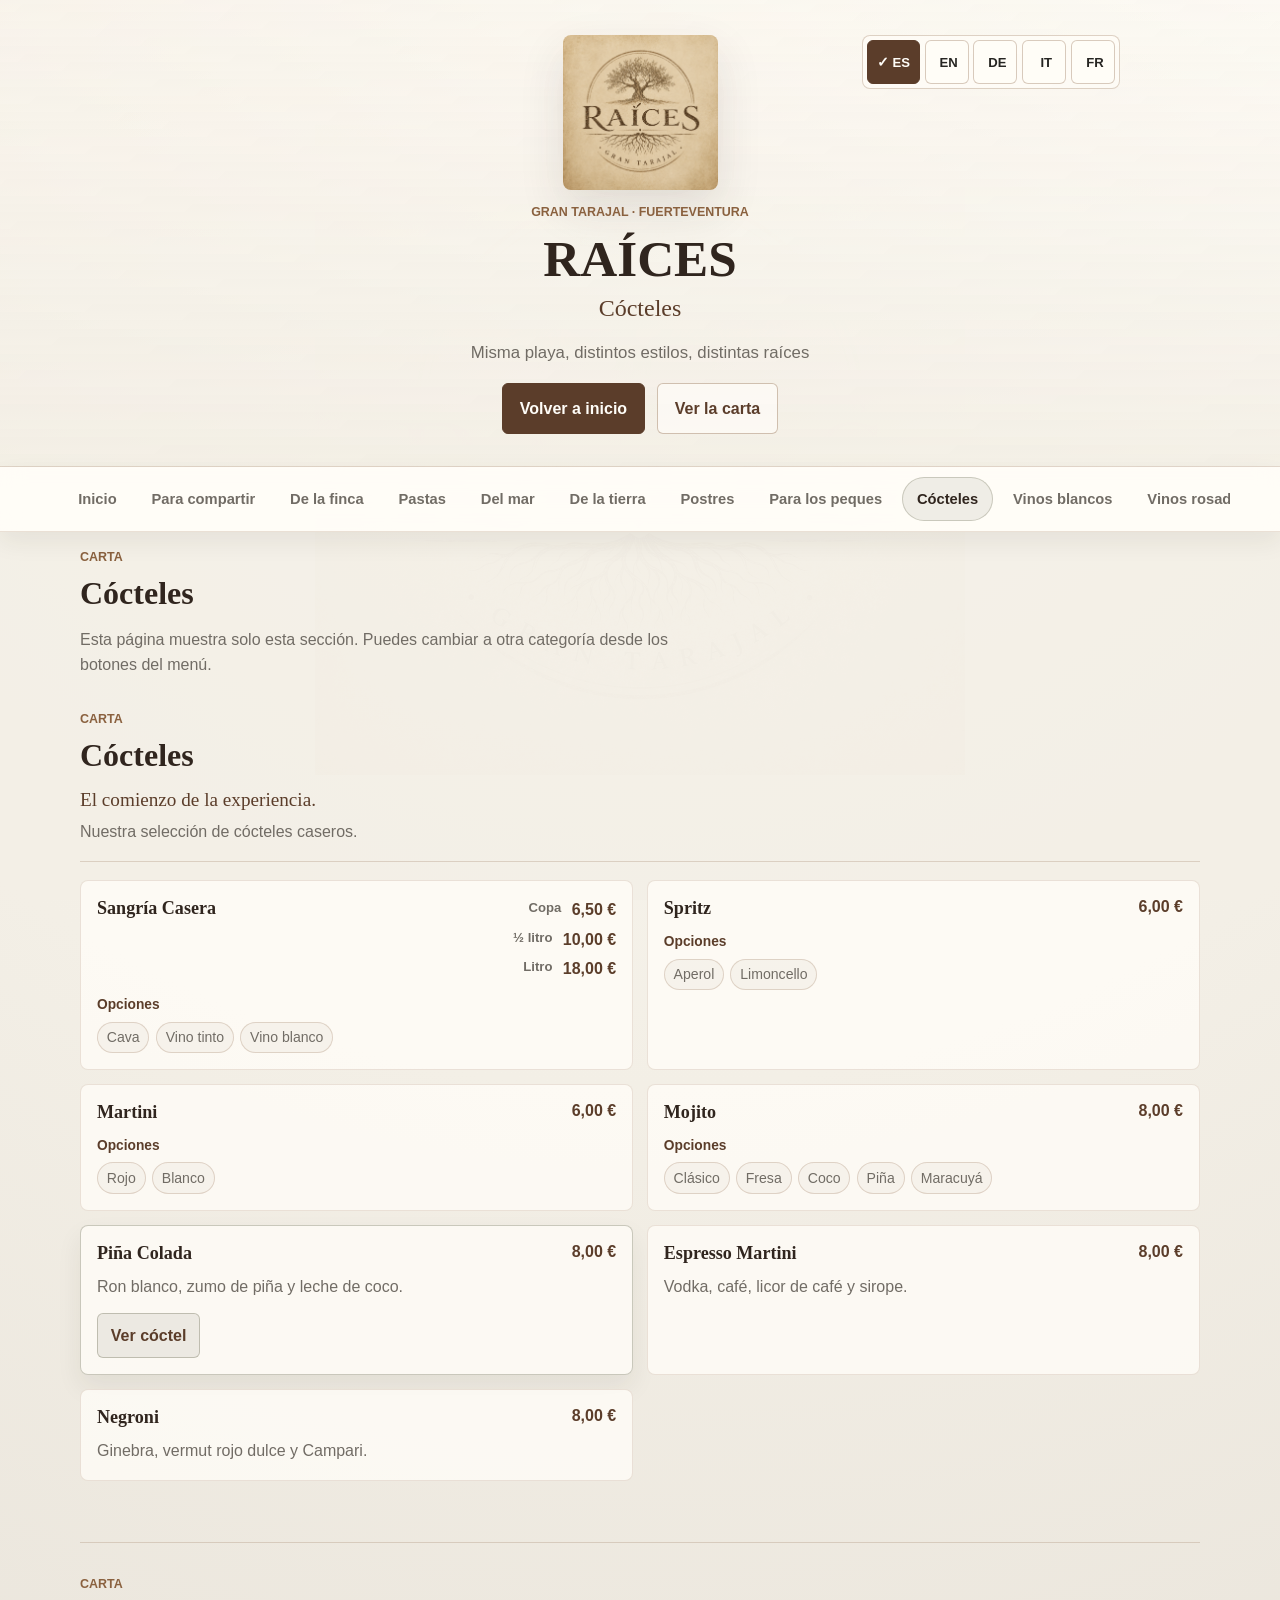
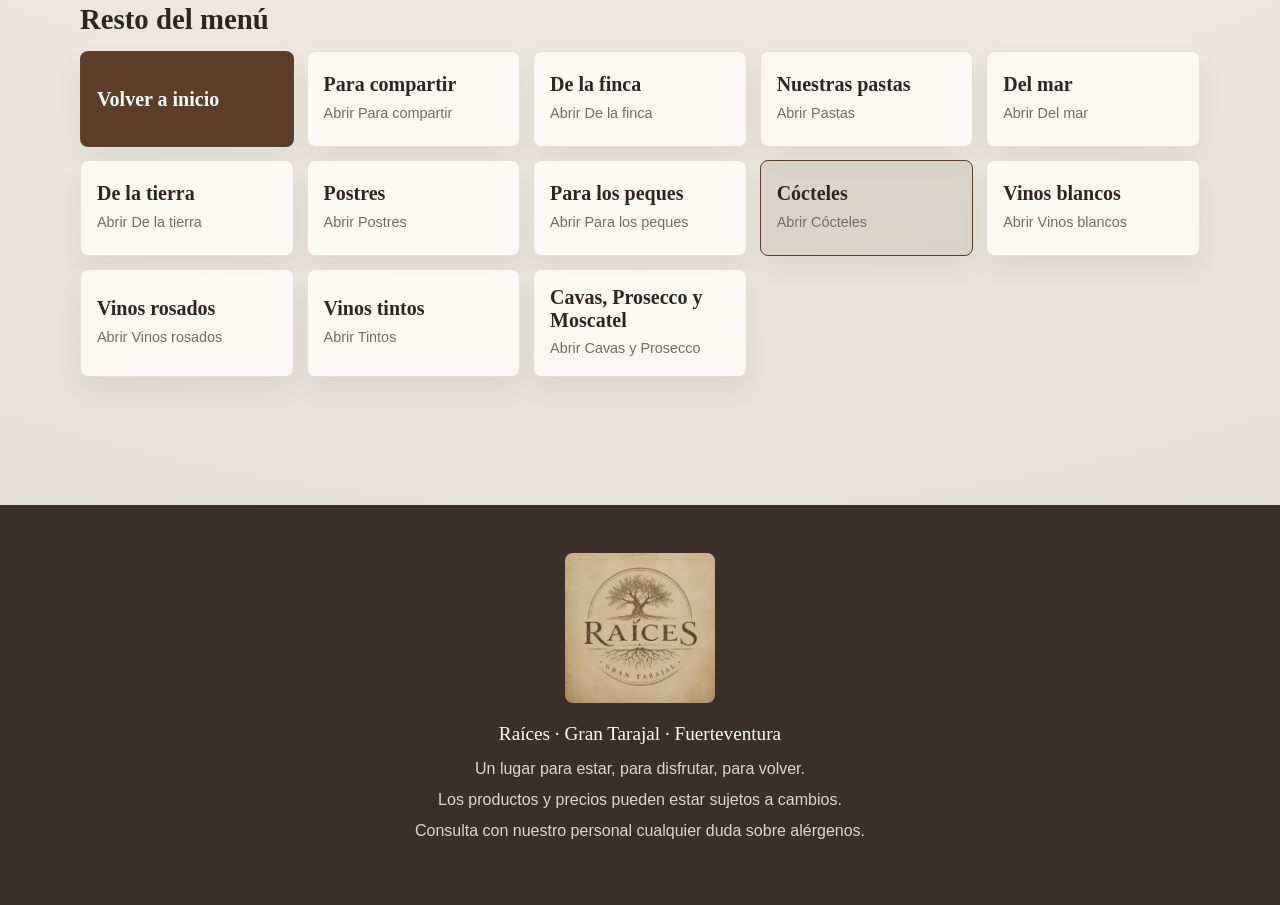
==== raices-menu/cocteles.html @ d28df748 "Add files via upload" ====
<!doctype html>
<html lang="es">
<head>
    <meta charset="utf-8"><meta name="viewport" content="width=device-width, initial-scale=1"><meta name="theme-color" content="#5b3d2a"><meta name="description" content="Carta digital del restaurante Raíces en Gran Tarajal, Fuerteventura."><meta name="apple-mobile-web-app-capable" content="yes"><meta name="apple-mobile-web-app-title" content="Raíces"><title>Carta Raíces · Gran Tarajal</title><link rel="manifest" href="manifest.webmanifest"><link rel="icon" href="assets/icons/icon-192.png" sizes="192x192" type="image/png"><link rel="apple-touch-icon" href="assets/icons/icon-192.png"><link rel="preload" href="assets/img/logo-raices.png" as="image"><link rel="stylesheet" href="css/styles.css"><script src="js/menu-data.js" defer></script><script src="js/translations.js" defer></script><script src="js/app.js" defer></script>
</head>
<body data-page="category" data-section-id="cocteles">
    <a class="skip-link" href="#carta">Saltar a la carta</a><div class="sr-only" id="languageLive" aria-live="polite" aria-atomic="true"></div>
    <header class="hero hero--compact" id="inicio"><div class="hero__inner"><div class="language-selector" id="languageSelector"><button class="language-toggle" id="languageToggle" type="button" aria-expanded="false" aria-controls="languagePanel" aria-label="Cambiar idioma"><span class="language-toggle__icon" aria-hidden="true">◎</span><span class="language-toggle__label">Idioma</span><span class="language-toggle__code">ES</span></button><div class="language-panel" id="languagePanel" role="group" aria-label="Selector de idioma"></div></div><img class="hero__logo" src="assets/img/logo-raices.png" alt="Logo de Raíces con raíces de árbol grabadas en madera" width="900" height="832"><p class="hero__eyebrow">Gran Tarajal · Fuerteventura</p><h1>RAÍCES</h1><p class="hero__kicker">Carta</p><p class="hero__tagline">Misma playa, distintos estilos, distintas raíces</p><div class="hero__actions" aria-label="Accesos principales"><a class="button button--primary" href="index.html">Inicio</a><a class="button button--secondary" href="#carta">Ver la carta</a></div></div></header>
    <nav class="category-nav" aria-label="Navegación de la carta"><div class="category-nav__scroller" id="categoryNav"></div></nav>
    <main><section class="menu section-shell" id="carta" aria-labelledby="carta-title"><div class="menu__intro"><p class="section-kicker">Carta</p><h2 id="carta-title">Cócteles</h2><p>Producto fresco, cocina cercana y una mesa pensada para disfrutarse sin prisas.</p></div><div id="menuSections" class="menu-sections" aria-live="polite"></div></section><section class="menu-switcher section-shell" aria-labelledby="other-sections-title"><p class="section-kicker" id="other-sections-kicker">Carta</p><h2 id="other-sections-title">Resto del menú</h2><div id="categoryChooser" class="category-chooser category-chooser--compact"></div></section></main>
    <footer class="site-footer"><div class="site-footer__inner"><img src="assets/img/logo-raices.png" alt="Logo de Raíces" width="220" height="203" loading="lazy"><p class="site-footer__brand">Raíces · Gran Tarajal · Fuerteventura</p><p>Un lugar para estar, para disfrutar, para volver.</p><p>Los productos y precios pueden estar sujetos a cambios.</p><p>Consulta con nuestro personal cualquier duda sobre alérgenos.</p></div></footer><button class="back-to-top" type="button" aria-label="Volver arriba"><span aria-hidden="true">↑</span></button>
    <div class="modal" id="dishModal" hidden><div class="modal__backdrop" data-modal-close></div><section class="modal__dialog" role="dialog" aria-modal="true" aria-labelledby="modalTitle" aria-describedby="modalDescription" tabindex="-1"><button class="modal__close" type="button" aria-label="Cerrar ficha del plato" data-modal-close>×</button><div class="modal__media"><img id="modalImage" src="assets/img/platos/placeholder-plato.svg" alt="" width="960" height="640" loading="lazy"></div><div class="modal__content"><p class="section-kicker">Ver plato</p><h2 id="modalTitle"></h2><p class="modal__price" id="modalPrice"></p><p id="modalDescription"></p><div id="modalLongDescription"></div><div id="modalIngredients"></div><div id="modalAllergens"></div><button class="button button--primary" type="button" data-modal-close>Cerrar</button></div></section></div>
</body>
</html>
---- raices-menu/css/styles.css ----
:root {
    --color-marfil: #f3efe6;
    --color-blanco: #fffdf8;
    --color-roble-claro: #b58a5a;
    --color-roble: #8a613f;
    --color-madera-oscura: #5b3d2a;
    --color-cafe-profundo: #30251e;
    --color-negro-suave: #262522;
    --color-gris: #716c65;
    --color-gris-claro: #d8d1c7;
    --color-oliva: #68684f;
    --font-title: Georgia, "Times New Roman", serif;
    --font-body: "Segoe UI", Arial, sans-serif;
    --shadow-soft: 0 18px 45px rgba(48, 37, 30, 0.12);
    --nav-height: 64px;
}

*,
*::before,
*::after {
    box-sizing: border-box;
}

@media (prefers-reduced-motion: no-preference) {
    html {
        scroll-behavior: smooth;
    }
}

html {
    min-width: 320px;
}

body {
    margin: 0;
    min-width: 320px;
    color: var(--color-negro-suave);
    font-family: var(--font-body);
    font-size: 1rem;
    line-height: 1.6;
    background:
        radial-gradient(circle at top, rgba(255, 253, 248, 0.88), rgba(243, 239, 230, 0.96) 42%, rgba(216, 209, 199, 0.62)),
        var(--color-marfil);
    overflow-x: hidden;
}

body::before {
    content: "";
    position: fixed;
    inset: 0;
    z-index: 0;
    pointer-events: none;
    background-image: url("../assets/img/logo-raices.png");
    background-repeat: no-repeat;
    background-position: center;
    background-size: min(82vw, 650px) auto;
    opacity: 0.052;
}

body::after {
    content: "";
    position: fixed;
    inset: 0;
    z-index: 0;
    pointer-events: none;
    background: rgba(243, 239, 230, 0.68);
}

body > * {
    position: relative;
    z-index: 1;
}

body.modal-open {
    overflow: hidden;
}

img,
svg {
    max-width: 100%;
    height: auto;
    display: block;
}

a {
    color: inherit;
}

button,
a {
    -webkit-tap-highlight-color: transparent;
}

:focus-visible {
    outline: 3px solid rgba(104, 104, 79, 0.75);
    outline-offset: 4px;
}

.skip-link {
    position: fixed;
    top: 0.75rem;
    left: 0.75rem;
    z-index: 30;
    transform: translateY(-160%);
    border-radius: 6px;
    background: var(--color-cafe-profundo);
    color: var(--color-blanco);
    padding: 0.75rem 1rem;
    text-decoration: none;
    font-weight: 700;
}

.skip-link:focus {
    transform: translateY(0);
}

.sr-only {
    position: absolute;
    width: 1px;
    height: 1px;
    overflow: hidden;
    clip: rect(0 0 0 0);
    white-space: nowrap;
    clip-path: inset(50%);
}

.hero {
    min-height: 680px;
    min-height: 82svh;
    display: grid;
    align-items: center;
    padding: 4rem 1rem 2.25rem;
    color: var(--color-cafe-profundo);
    background:
        linear-gradient(180deg, rgba(255, 253, 248, 0.72), rgba(243, 239, 230, 0.94)),
        linear-gradient(135deg, rgba(181, 138, 90, 0.22), rgba(255, 253, 248, 0.35));
    border-bottom: 1px solid rgba(138, 97, 63, 0.22);
}

.hero--compact {
    min-height: auto;
    padding: 2.2rem 1rem 2rem;
}

.hero--compact .hero__logo {
    width: 155px;
    margin-bottom: 0.8rem;
}

.hero--compact h1 {
    font-size: 2.7rem;
}

.hero--compact .hero__tagline {
    margin-bottom: 1rem;
}

.hero__inner {
    position: relative;
    width: min(100%, 960px);
    margin: 0 auto;
    text-align: center;
}

.language-selector {
    position: relative;
    z-index: 3;
    width: max-content;
    max-width: 100%;
    margin: 0 auto 1rem;
    color: var(--color-negro-suave);
}

.language-toggle,
.language-option {
    min-height: 44px;
    border: 1px solid rgba(138, 97, 63, 0.32);
    border-radius: 6px;
    background: rgba(255, 253, 248, 0.9);
    color: var(--color-negro-suave);
    font: inherit;
    font-weight: 800;
    cursor: pointer;
}

.language-toggle {
    display: inline-flex;
    align-items: center;
    gap: 0.45rem;
    padding: 0.55rem 0.75rem;
    box-shadow: 0 10px 22px rgba(48, 37, 30, 0.08);
}

.language-toggle__icon {
    color: var(--color-roble);
    font-size: 1.05rem;
}

.language-toggle__code {
    min-width: 2.1rem;
    border-radius: 999px;
    background: var(--color-madera-oscura);
    color: var(--color-blanco);
    padding: 0.12rem 0.38rem;
    font-size: 0.82rem;
}

.language-panel {
    position: absolute;
    top: calc(100% + 0.45rem);
    right: 0;
    width: min(15rem, calc(100vw - 2rem));
    display: none;
    border: 1px solid rgba(138, 97, 63, 0.28);
    border-radius: 8px;
    background: var(--color-blanco);
    box-shadow: 0 18px 40px rgba(48, 37, 30, 0.16);
    padding: 0.35rem;
    text-align: left;
}

.language-selector.is-open .language-panel {
    display: grid;
    gap: 0.25rem;
}

.language-option {
    width: 100%;
    display: grid;
    grid-template-columns: 1.1rem 2.2rem minmax(0, 1fr);
    align-items: center;
    gap: 0.45rem;
    padding: 0.55rem 0.65rem;
    text-align: left;
    transition: background-color 160ms ease, color 160ms ease, border-color 160ms ease;
}

.language-option:hover {
    border-color: rgba(91, 61, 42, 0.48);
    background: rgba(243, 239, 230, 0.8);
}

.language-option.is-active {
    border-color: var(--color-madera-oscura);
    background: var(--color-madera-oscura);
    color: var(--color-blanco);
}

.language-option__marker {
    color: currentColor;
    font-size: 0.9rem;
    line-height: 1;
}

.language-option__code {
    font-size: 0.82rem;
}

.language-option__name {
    min-width: 0;
    overflow-wrap: anywhere;
}

.hero__logo {
    width: 235px;
    margin: 0 auto 1.1rem;
    border-radius: 8px;
    box-shadow: var(--shadow-soft);
}

.hero__eyebrow,
.section-kicker {
    margin: 0 0 0.5rem;
    color: var(--color-roble);
    font-size: 0.78rem;
    font-weight: 700;
    text-transform: uppercase;
}

.hero h1,
.story h2,
.menu__intro h2,
.menu-section h2,
.modal h2 {
    margin: 0;
    color: var(--color-cafe-profundo);
    font-family: var(--font-title);
    font-weight: 700;
    line-height: 1.08;
}

.hero h1 {
    font-size: 3rem;
}

.hero__kicker {
    margin: 0.2rem 0 0.75rem;
    font-family: var(--font-title);
    font-size: 1.5rem;
    color: var(--color-madera-oscura);
}

.hero__tagline {
    max-width: 38rem;
    margin: 0 auto 1.45rem;
    color: var(--color-gris);
    font-size: 1.05rem;
}

.hero__actions {
    display: flex;
    flex-wrap: wrap;
    justify-content: center;
    gap: 0.75rem;
}

.button {
    min-height: 44px;
    display: inline-flex;
    align-items: center;
    justify-content: center;
    gap: 0.35rem;
    border: 1px solid transparent;
    border-radius: 6px;
    padding: 0.75rem 1.05rem;
    font: inherit;
    font-weight: 700;
    text-decoration: none;
    cursor: pointer;
    transition: transform 160ms ease, background-color 160ms ease, border-color 160ms ease;
}

.button:hover {
    transform: translateY(-1px);
}

.button--primary {
    background: var(--color-madera-oscura);
    color: var(--color-blanco);
    border-color: var(--color-madera-oscura);
}

.button--secondary {
    background: rgba(255, 253, 248, 0.7);
    color: var(--color-madera-oscura);
    border-color: rgba(138, 97, 63, 0.38);
}

.scroll-cue {
    width: 44px;
    height: 44px;
    margin: 1.35rem auto 0;
    display: grid;
    place-items: center;
    border-radius: 999px;
    color: var(--color-roble);
    text-decoration: none;
}

.scroll-cue span {
    width: 10px;
    height: 18px;
    border-right: 2px solid currentColor;
    border-bottom: 2px solid currentColor;
    transform: rotate(45deg);
    animation: cue 1.6s ease-in-out infinite;
}

@keyframes cue {
    0%,
    100% {
        transform: translateY(-3px) rotate(45deg);
        opacity: 0.5;
    }

    50% {
        transform: translateY(4px) rotate(45deg);
        opacity: 1;
    }
}

.category-nav {
    position: sticky;
    top: 0;
    z-index: 12;
    min-height: var(--nav-height);
    background: rgba(255, 253, 248, 0.94);
    border-bottom: 1px solid rgba(138, 97, 63, 0.18);
    box-shadow: 0 10px 24px rgba(48, 37, 30, 0.07);
    backdrop-filter: blur(12px);
}

.category-nav__scroller {
    width: min(100%, 1180px);
    min-height: var(--nav-height);
    margin: 0 auto;
    display: flex;
    align-items: center;
    gap: 0.35rem;
    overflow-x: auto;
    overscroll-behavior-x: contain;
    padding: 0 0.85rem;
    scrollbar-width: none;
}

.category-nav__scroller::-webkit-scrollbar {
    display: none;
}

.category-nav__link {
    min-height: 44px;
    display: inline-flex;
    align-items: center;
    border: 1px solid transparent;
    border-radius: 999px;
    padding: 0.55rem 0.85rem;
    color: var(--color-gris);
    font-size: 0.92rem;
    font-weight: 700;
    text-decoration: none;
    white-space: nowrap;
}

.category-nav__link.is-active {
    color: var(--color-cafe-profundo);
    border-color: rgba(104, 104, 79, 0.28);
    background: rgba(104, 104, 79, 0.1);
}

main {
    padding: 0 1rem 4rem;
}

.section-shell {
    width: min(100%, 1120px);
    margin: 0 auto;
}

.story {
    scroll-margin-top: calc(var(--nav-height) + 1rem);
    padding: 3rem 0 2.25rem;
}

.story__content {
    border-top: 1px solid rgba(138, 97, 63, 0.24);
    border-bottom: 1px solid rgba(138, 97, 63, 0.24);
    padding: 2rem 0;
}

.story h2,
.menu__intro h2 {
    max-width: 740px;
    font-size: 2rem;
}

.story__body {
    max-width: 820px;
    color: var(--color-gris);
}

.story__body p {
    margin: 0.95rem 0 0;
}

.story__toggle {
    display: none;
    min-height: 44px;
    margin-top: 1rem;
    border: 1px solid rgba(138, 97, 63, 0.32);
    border-radius: 6px;
    background: var(--color-blanco);
    color: var(--color-madera-oscura);
    padding: 0.65rem 0.95rem;
    font: inherit;
    font-weight: 700;
    cursor: pointer;
}

.menu {
    padding-top: 1rem;
}

.menu__intro {
    margin-bottom: 2rem;
}

.menu__intro p:last-child {
    max-width: 620px;
    color: var(--color-gris);
}

.menu-chooser {
    padding-bottom: 3.5rem;
}

.category-chooser {
    display: grid;
    grid-template-columns: repeat(auto-fit, minmax(min(100%, 15rem), 1fr));
    gap: 0.8rem;
}

.category-chooser--compact {
    grid-template-columns: repeat(auto-fit, minmax(min(100%, 13rem), 1fr));
}

.category-card {
    min-height: 6rem;
    display: grid;
    align-content: center;
    gap: 0.35rem;
    border: 1px solid rgba(138, 97, 63, 0.18);
    border-radius: 8px;
    background: rgba(255, 253, 248, 0.82);
    color: var(--color-cafe-profundo);
    padding: 1rem;
    text-decoration: none;
    box-shadow: 0 12px 26px rgba(48, 37, 30, 0.07);
    transition: transform 160ms ease, border-color 160ms ease, background-color 160ms ease;
}

.category-card:hover {
    transform: translateY(-2px);
    border-color: rgba(91, 61, 42, 0.42);
    background: var(--color-blanco);
}

.category-card.is-active {
    border-color: var(--color-madera-oscura);
    background: rgba(91, 61, 42, 0.1);
}

.category-card--home {
    background: var(--color-madera-oscura);
    color: var(--color-blanco);
}

.category-card__title {
    color: inherit;
    font-family: var(--font-title);
    font-size: 1.25rem;
    font-weight: 700;
    line-height: 1.15;
}

.category-card__meta {
    color: var(--color-gris);
    font-size: 0.9rem;
}

.category-card--home .category-card__meta {
    color: rgba(255, 253, 248, 0.82);
}

.menu-switcher {
    margin: 1rem auto 4rem;
    padding-top: 2rem;
    border-top: 1px solid rgba(138, 97, 63, 0.22);
}

.menu-switcher h2 {
    margin: 0 0 1rem;
    color: var(--color-cafe-profundo);
    font-family: var(--font-title);
    font-size: 1.8rem;
    line-height: 1.12;
}

.menu-section {
    scroll-margin-top: calc(var(--nav-height) + 1.25rem);
    margin: 0 0 3.8rem;
}

.menu-section__header {
    margin-bottom: 1.15rem;
    padding-bottom: 1rem;
    border-bottom: 1px solid rgba(138, 97, 63, 0.22);
}

.menu-section h2 {
    font-size: 2rem;
}

.menu-section__lead {
    margin: 0.75rem 0 0;
    color: var(--color-madera-oscura);
    font-family: var(--font-title);
    font-size: 1.2rem;
}

.menu-section__sublead {
    margin: 0.25rem 0 0;
    color: var(--color-gris);
}

.section-note {
    max-width: 780px;
    margin-top: 1rem;
    border-left: 3px solid var(--color-oliva);
    border-radius: 0 6px 6px 0;
    background: rgba(255, 253, 248, 0.68);
    padding: 0.75rem 0.9rem;
    color: var(--color-gris);
}

.section-note p {
    margin: 0;
}

.section-note__price {
    margin-top: 0.25rem !important;
    color: var(--color-madera-oscura);
    font-weight: 800;
}

.menu-group-title {
    margin: 1.6rem 0 0.75rem;
    color: var(--color-roble);
    font-family: var(--font-body);
    font-size: 0.82rem;
    text-transform: uppercase;
}

.menu-grid {
    display: grid;
    grid-template-columns: 1fr;
    gap: 0.85rem;
}

.menu-item {
    min-width: 0;
    border: 1px solid rgba(138, 97, 63, 0.16);
    border-radius: 8px;
    background: rgba(255, 253, 248, 0.78);
    padding: 1rem;
    transition: transform 160ms ease, border-color 160ms ease, box-shadow 160ms ease;
}

.menu-item--interactive {
    cursor: pointer;
    border-color: rgba(104, 104, 79, 0.34);
    box-shadow: 0 12px 26px rgba(48, 37, 30, 0.07);
}

.menu-item--interactive:hover,
.menu-item--interactive:focus-within {
    transform: translateY(-2px);
    border-color: rgba(91, 61, 42, 0.42);
    box-shadow: 0 16px 32px rgba(48, 37, 30, 0.11);
}

.menu-item__top {
    display: grid;
    grid-template-columns: minmax(0, 1fr) auto;
    align-items: start;
    gap: 0.8rem;
}

.menu-item h4 {
    min-width: 0;
    margin: 0;
    color: var(--color-cafe-profundo);
    font-family: var(--font-title);
    font-size: 1.13rem;
    line-height: 1.22;
    overflow-wrap: anywhere;
}

.menu-item__price {
    max-width: 10rem;
    margin: 0;
    color: var(--color-madera-oscura);
    font-weight: 800;
    line-height: 1.2;
    text-align: right;
    white-space: normal;
}

.menu-item__description {
    margin: 0.65rem 0 0;
    color: var(--color-gris);
}

.menu-item__details {
    margin-top: 0.75rem;
}

.menu-item__details-label {
    margin: 0 0 0.35rem;
    color: var(--color-madera-oscura);
    font-size: 0.86rem;
    font-weight: 800;
}

.menu-item__details ul,
.modal__content ul,
.modal__media ul {
    display: flex;
    flex-wrap: wrap;
    gap: 0.4rem;
    margin: 0;
    padding: 0;
    list-style: none;
}

.menu-item__details li,
.modal__content li,
.modal__media li {
    border: 1px solid rgba(138, 97, 63, 0.22);
    border-radius: 999px;
    background: rgba(243, 239, 230, 0.72);
    padding: 0.22rem 0.55rem;
    color: var(--color-gris);
    font-size: 0.88rem;
}

.price-list {
    min-width: 8.4rem;
    margin: 0;
    display: grid;
    gap: 0.25rem;
    color: var(--color-madera-oscura);
}

.price-list__row {
    display: grid;
    grid-template-columns: auto auto;
    justify-content: end;
    gap: 0.65rem;
}

.price-list dt {
    color: var(--color-gris);
    font-size: 0.82rem;
    font-weight: 700;
}

.price-list dd {
    margin: 0;
    font-weight: 800;
    text-align: right;
    white-space: nowrap;
}

.dish-button {
    min-height: 44px;
    margin-top: 0.85rem;
    border: 1px solid rgba(104, 104, 79, 0.34);
    border-radius: 6px;
    background: rgba(104, 104, 79, 0.1);
    color: var(--color-madera-oscura);
    padding: 0.55rem 0.8rem;
    font: inherit;
    font-weight: 800;
    cursor: pointer;
}

.back-to-top {
    position: fixed;
    right: 1rem;
    bottom: 1rem;
    z-index: 15;
    width: 48px;
    height: 48px;
    display: grid;
    place-items: center;
    border: 1px solid rgba(138, 97, 63, 0.28);
    border-radius: 999px;
    background: var(--color-blanco);
    color: var(--color-madera-oscura);
    box-shadow: 0 12px 26px rgba(48, 37, 30, 0.16);
    cursor: pointer;
    opacity: 0;
    transform: translateY(0.75rem);
    visibility: hidden;
    transition: opacity 160ms ease, transform 160ms ease, visibility 160ms ease;
}

.back-to-top.is-visible {
    opacity: 1;
    transform: translateY(0);
    visibility: visible;
}

.site-footer {
    padding: 3rem 1rem 3.5rem;
    background: rgba(48, 37, 30, 0.94);
    color: rgba(255, 253, 248, 0.82);
}

.site-footer__inner {
    width: min(100%, 900px);
    margin: 0 auto;
    text-align: center;
}

.site-footer img {
    width: 150px;
    margin: 0 auto 1rem;
    border-radius: 8px;
    opacity: 0.9;
}

.site-footer p {
    margin: 0.35rem 0;
}

.site-footer__brand {
    color: var(--color-blanco);
    font-family: var(--font-title);
    font-size: 1.2rem;
}

.modal {
    position: fixed;
    inset: 0;
    z-index: 50;
    display: grid;
    place-items: center;
    padding: 1rem;
}

.modal[hidden] {
    display: none;
}

.modal__backdrop {
    position: absolute;
    inset: 0;
    background: rgba(38, 37, 34, 0.58);
}

.modal__dialog {
    position: relative;
    width: min(100%, 920px);
    max-height: calc(100dvh - 2rem);
    display: grid;
    grid-template-columns: minmax(0, 0.95fr) minmax(0, 1fr);
    overflow: auto;
    border-radius: 8px;
    background: var(--color-blanco);
    box-shadow: 0 24px 70px rgba(38, 37, 34, 0.36);
}

.modal__close {
    position: sticky;
    top: 0.75rem;
    left: calc(100% - 3.5rem);
    z-index: 2;
    width: 44px;
    height: 44px;
    margin: 0.75rem 0.75rem -3.25rem auto;
    border: 1px solid rgba(138, 97, 63, 0.22);
    border-radius: 999px;
    background: var(--color-blanco);
    color: var(--color-cafe-profundo);
    font-size: 1.45rem;
    line-height: 1;
    cursor: pointer;
}

.modal__media {
    min-height: 100%;
    display: flex;
    flex-direction: column;
    gap: 1rem;
    background: var(--color-marfil);
    padding: 1rem;
}

.modal__media img {
    width: 100%;
    max-height: 420px;
    object-fit: contain;
    border-radius: 8px;
    background: var(--color-marfil);
    box-shadow: 0 18px 45px rgba(48, 37, 30, 0.18);
}

.modal-ingredients,
.modal-allergens {
    color: var(--color-gris);
}

.modal__media h3,
.modal__content h3 {
    margin: 1rem 0 0.35rem;
    color: var(--color-madera-oscura);
    font-size: 0.95rem;
}

.modal__content {
    padding: 4.25rem 1.4rem 1.4rem;
}

.modal__price {
    margin: 0.6rem 0;
    color: var(--color-madera-oscura);
    font-weight: 800;
}

.modal__content .button {
    margin-top: 1.2rem;
}

@media (min-width: 760px) {
    .hero h1 {
        font-size: 4rem;
    }

    .hero--compact h1 {
        font-size: 3.2rem;
    }

    .hero__logo {
        width: 270px;
    }

    .hero--compact .hero__logo {
        width: 155px;
    }

    .language-selector {
        position: absolute;
        top: 0;
        right: 0;
        margin: 0;
    }

    .language-toggle {
        display: none;
    }

    .language-panel,
    .language-selector.is-open .language-panel {
        position: static;
        width: auto;
        display: flex;
        gap: 0.3rem;
        border-radius: 8px;
        box-shadow: none;
        background: rgba(255, 253, 248, 0.7);
        padding: 0.25rem;
    }

    .language-option {
        width: auto;
        min-width: 44px;
        display: inline-flex;
        justify-content: center;
        gap: 0.25rem;
        padding: 0.46rem 0.55rem;
        text-align: center;
    }

    .language-option__name {
        display: none;
    }

    .menu-grid {
        grid-template-columns: repeat(2, minmax(0, 1fr));
    }
}

@media (max-width: 759px) {
    body::before {
        background-size: 78vw auto;
    }

    .hero {
        min-height: 590px;
        min-height: 78svh;
        padding-top: 2.5rem;
    }

    .hero--compact {
        min-height: auto;
        padding-top: 1.7rem;
    }

    .hero__logo {
        width: 175px;
    }

    .hero--compact .hero__logo {
        width: 135px;
    }

    .hero h1 {
        font-size: 2.45rem;
    }

    .hero--compact h1 {
        font-size: 2.1rem;
    }

    .hero__kicker {
        font-size: 1.25rem;
    }

    .hero__tagline {
        font-size: 1rem;
    }

    main {
        padding-inline: 0.85rem;
    }

    .js .story:not(.is-expanded) .story__body {
        max-height: 18.5rem;
        overflow: hidden;
        mask-image: linear-gradient(180deg, #000 68%, transparent);
    }

    .story__toggle {
        display: inline-flex;
        align-items: center;
        justify-content: center;
    }

    .story h2,
    .menu__intro h2,
    .menu-section h2 {
        font-size: 1.65rem;
    }

    .menu-item {
        padding: 0.9rem;
    }

    .menu-item h4 {
        font-size: 1.06rem;
    }

    .price-list {
        min-width: 7.3rem;
    }

    .price-list__row {
        gap: 0.45rem;
    }

    .modal {
        padding: 0.5rem;
    }

    .modal__dialog {
        width: 100%;
        max-height: calc(100dvh - 1rem);
        grid-template-columns: 1fr;
    }

    .modal__media {
        padding: 0.75rem;
    }

    .modal__media img {
        max-height: 320px;
    }

    .modal__content {
        padding-top: 1.25rem;
    }
}

@media (max-width: 390px) {
    .category-nav__link {
        padding-inline: 0.7rem;
        font-size: 0.88rem;
    }

    .hero__actions {
        display: grid;
    }

    .button {
        width: 100%;
    }

    .menu-item__top {
        gap: 0.6rem;
    }

    .menu-item__price {
        max-width: 8.5rem;
    }
}

@media (prefers-reduced-motion: reduce) {
    *,
    *::before,
    *::after {
        animation-duration: 0.01ms !important;
        animation-iteration-count: 1 !important;
        scroll-behavior: auto !important;
        transition-duration: 0.01ms !important;
    }
}
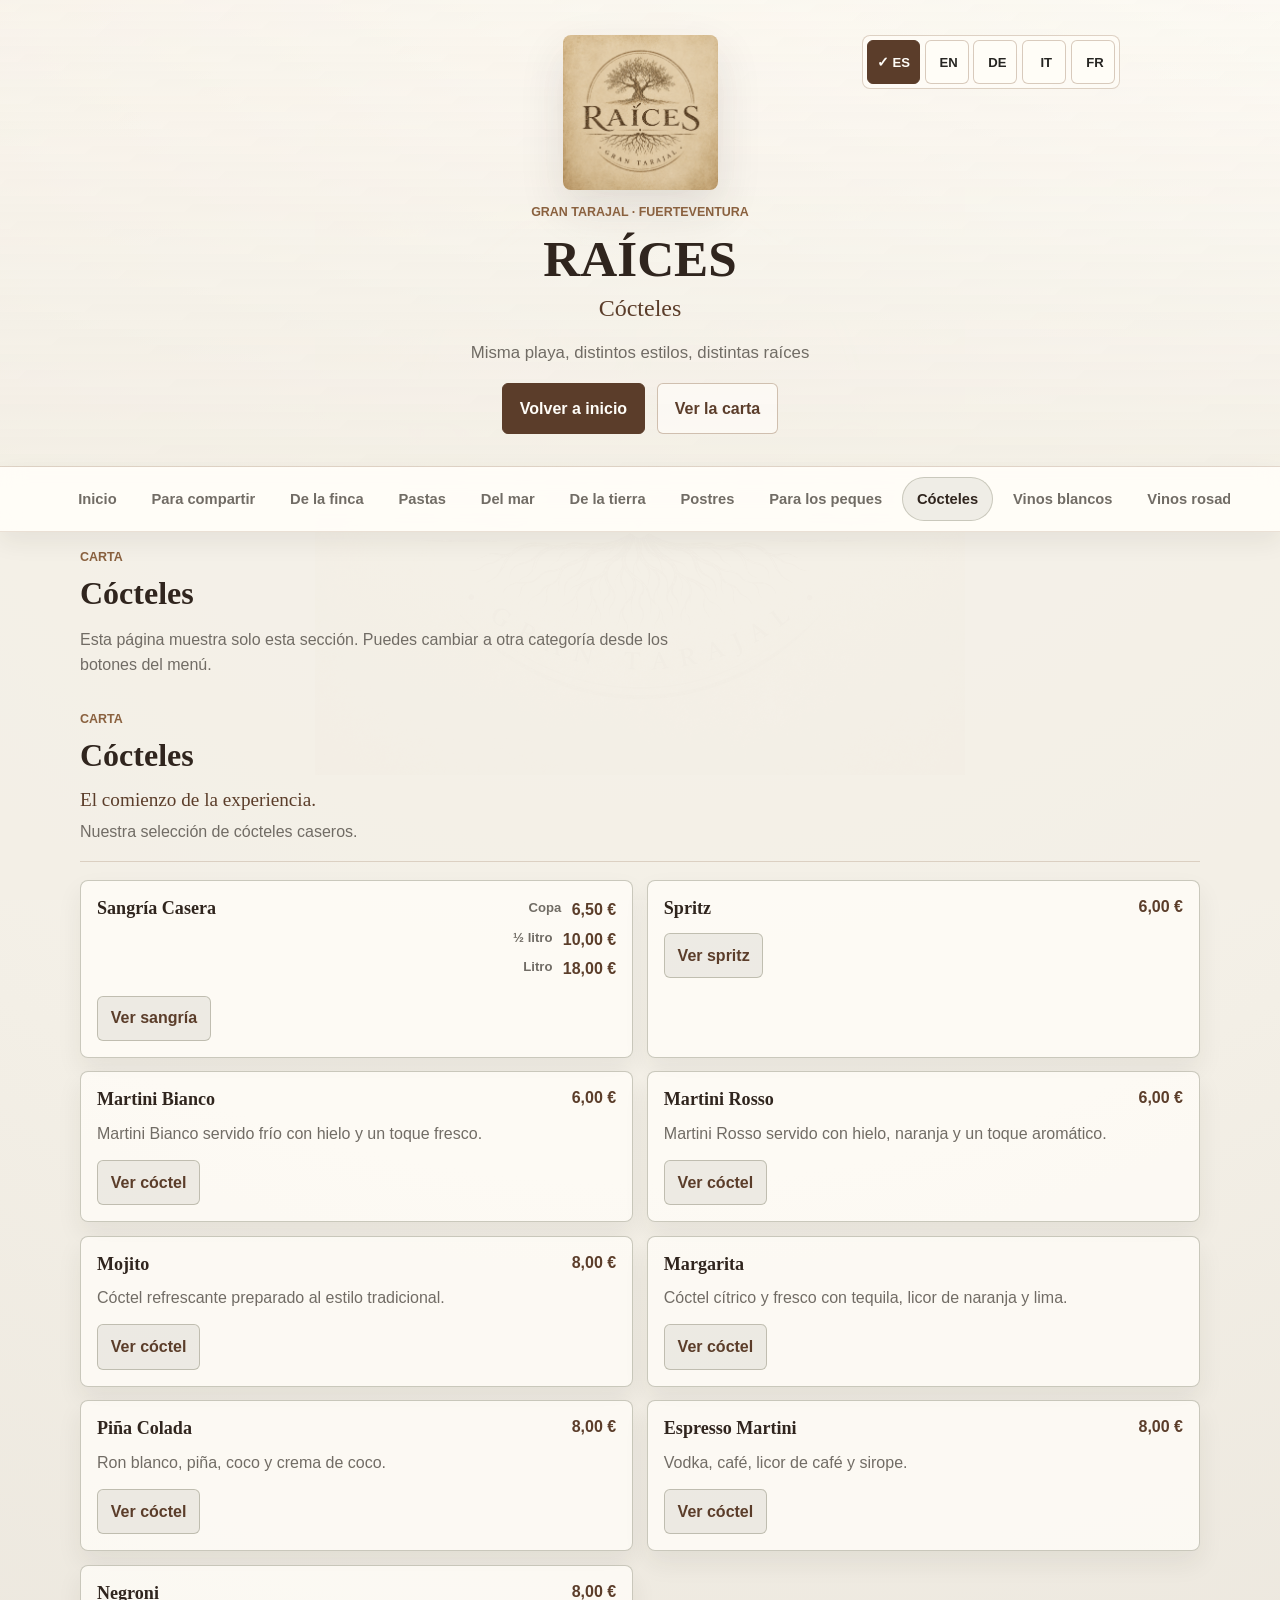
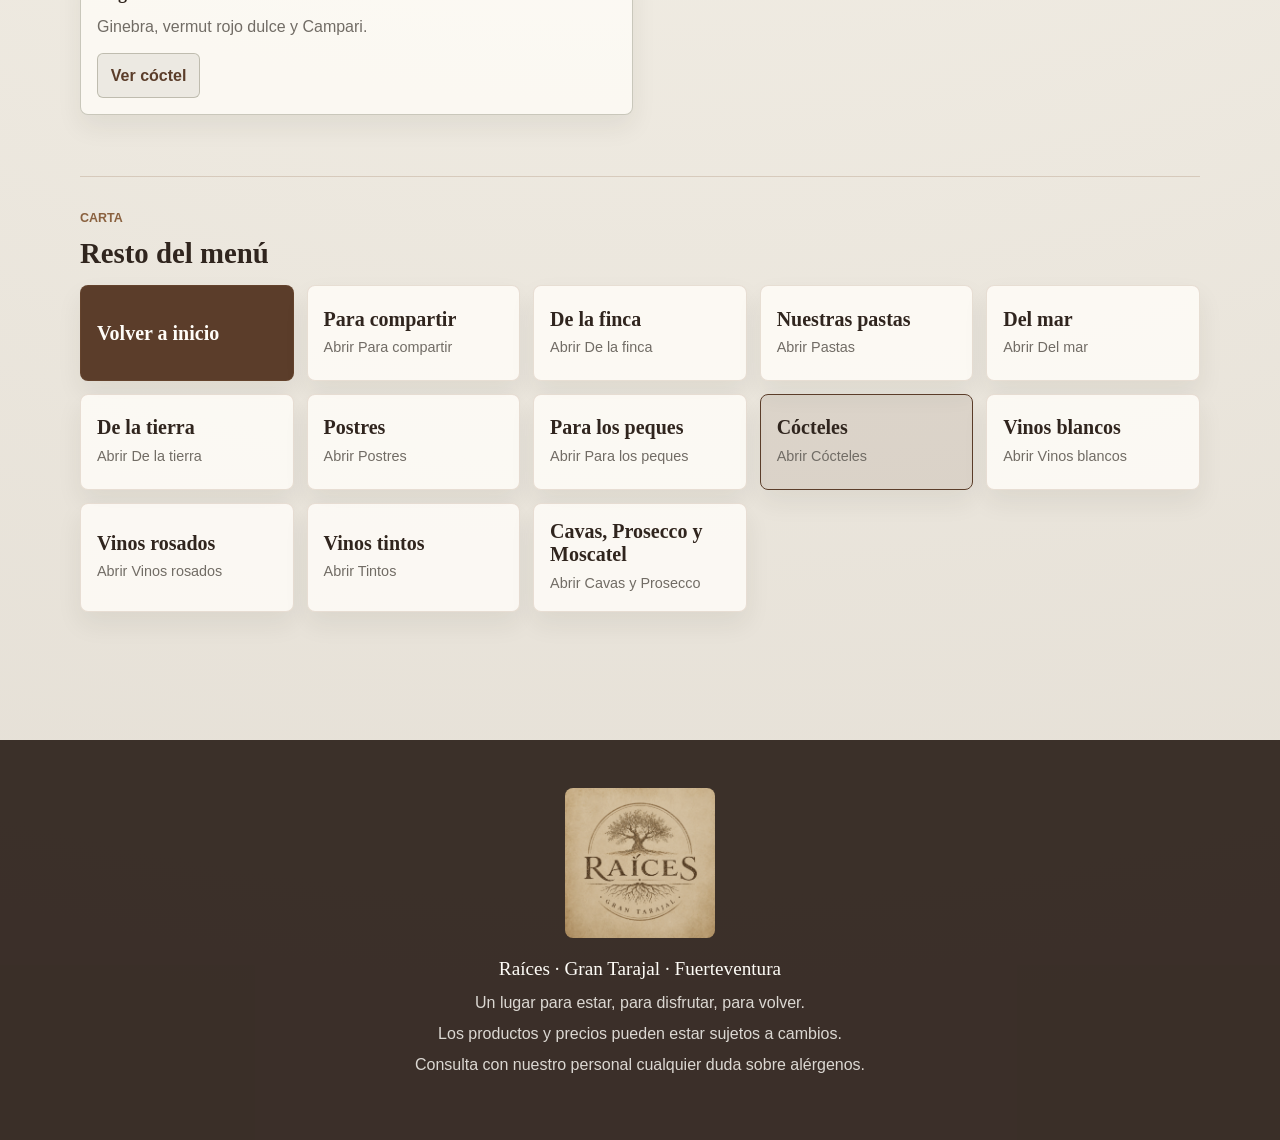
==== commit 973bbc77: "Agrega catalogos de sangria y spritz" ====
--- a/raices-menu/cocteles.html
+++ b/raices-menu/cocteles.html
@@ -10,5 +10,6 @@
     <main><section class="menu section-shell" id="carta" aria-labelledby="carta-title"><div class="menu__intro"><p class="section-kicker">Carta</p><h2 id="carta-title">Cócteles</h2><p>Producto fresco, cocina cercana y una mesa pensada para disfrutarse sin prisas.</p></div><div id="menuSections" class="menu-sections" aria-live="polite"></div></section><section class="menu-switcher section-shell" aria-labelledby="other-sections-title"><p class="section-kicker" id="other-sections-kicker">Carta</p><h2 id="other-sections-title">Resto del menú</h2><div id="categoryChooser" class="category-chooser category-chooser--compact"></div></section></main>
     <footer class="site-footer"><div class="site-footer__inner"><img src="assets/img/logo-raices.png" alt="Logo de Raíces" width="220" height="203" loading="lazy"><p class="site-footer__brand">Raíces · Gran Tarajal · Fuerteventura</p><p>Un lugar para estar, para disfrutar, para volver.</p><p>Los productos y precios pueden estar sujetos a cambios.</p><p>Consulta con nuestro personal cualquier duda sobre alérgenos.</p></div></footer><button class="back-to-top" type="button" aria-label="Volver arriba"><span aria-hidden="true">↑</span></button>
     <div class="modal" id="dishModal" hidden><div class="modal__backdrop" data-modal-close></div><section class="modal__dialog" role="dialog" aria-modal="true" aria-labelledby="modalTitle" aria-describedby="modalDescription" tabindex="-1"><button class="modal__close" type="button" aria-label="Cerrar ficha del plato" data-modal-close>×</button><div class="modal__media"><img id="modalImage" src="assets/img/platos/placeholder-plato.svg" alt="" width="960" height="640" loading="lazy"></div><div class="modal__content"><p class="section-kicker">Ver plato</p><h2 id="modalTitle"></h2><p class="modal__price" id="modalPrice"></p><p id="modalDescription"></p><div id="modalLongDescription"></div><div id="modalIngredients"></div><div id="modalAllergens"></div><button class="button button--primary" type="button" data-modal-close>Cerrar</button></div></section></div>
+    <div class="modal modal--fish" id="fishCatalogModal" hidden><div class="modal__backdrop" data-modal-close></div><section class="modal__dialog" role="dialog" aria-modal="true" aria-labelledby="fishCatalogTitle" tabindex="-1"><button class="modal__close" type="button" aria-label="Cerrar catálogo" data-modal-close>×</button><div class="modal__content"><p class="section-kicker" id="fishCatalogEyebrow">Catálogo</p><h2 id="fishCatalogTitle">Catálogo</h2><p id="fishCatalogIntro">Elige una bebida para ver cómo se presenta.</p><div id="fishCatalogList" class="fish-catalog"></div></div></section></div>
 </body>
 </html>
--- a/raices-menu/css/styles.css
+++ b/raices-menu/css/styles.css
@@ -826,7 +826,8 @@
 .modal__backdrop {
     position: absolute;
     inset: 0;
-    background: rgba(38, 37, 34, 0.58);
+    background: rgba(8, 7, 6, 0.82);
+    backdrop-filter: blur(5px);
 }
 
 .modal__dialog {
@@ -834,24 +835,39 @@
     width: min(100%, 920px);
     max-height: calc(100dvh - 2rem);
     display: grid;
-    grid-template-columns: minmax(0, 0.95fr) minmax(0, 1fr);
+    grid-template-columns: minmax(0, 0.9fr) minmax(0, 1fr);
+    align-items: stretch;
     overflow: auto;
     border-radius: 8px;
-    background: var(--color-blanco);
-    box-shadow: 0 24px 70px rgba(38, 37, 34, 0.36);
+    background:
+        linear-gradient(135deg, rgba(31, 24, 19, 0.98), rgba(14, 12, 10, 0.98)),
+        var(--color-negro-suave);
+    color: rgba(255, 253, 248, 0.88);
+    box-shadow: 0 24px 80px rgba(0, 0, 0, 0.52);
+}
+
+.modal:not([hidden]) .modal__backdrop {
+    animation: modalFade 180ms ease-out both;
+}
+
+.modal:not([hidden]) .modal__dialog {
+    animation: modalIn 220ms ease-out both;
 }
 
 .modal__close {
-    position: sticky;
+    position: absolute;
     top: 0.75rem;
-    left: calc(100% - 3.5rem);
+    right: 0.75rem;
     z-index: 2;
+    grid-column: 1 / -1;
+    grid-row: 1;
+    justify-self: end;
+    align-self: start;
     width: 44px;
     height: 44px;
-    margin: 0.75rem 0.75rem -3.25rem auto;
-    border: 1px solid rgba(138, 97, 63, 0.22);
+    border: 1px solid rgba(255, 253, 248, 0.16);
     border-radius: 999px;
-    background: var(--color-blanco);
+    background: rgba(255, 253, 248, 0.94);
     color: var(--color-cafe-profundo);
     font-size: 1.45rem;
     line-height: 1;
@@ -859,11 +875,15 @@
 }
 
 .modal__media {
+    grid-column: 1;
+    grid-row: 1;
     min-height: 100%;
     display: flex;
-    flex-direction: column;
-    gap: 1rem;
-    background: var(--color-marfil);
+    align-items: center;
+    justify-content: center;
+    background:
+        radial-gradient(circle at center, rgba(181, 138, 90, 0.18), transparent 58%),
+        rgba(0, 0, 0, 0.18);
     padding: 1rem;
 }
 
@@ -872,34 +892,198 @@
     max-height: 420px;
     object-fit: contain;
     border-radius: 8px;
-    background: var(--color-marfil);
-    box-shadow: 0 18px 45px rgba(48, 37, 30, 0.18);
+    background: rgba(255, 253, 248, 0.08);
+    box-shadow: 0 18px 45px rgba(0, 0, 0, 0.32);
 }
 
 .modal-ingredients,
 .modal-allergens {
-    color: var(--color-gris);
+    color: rgba(255, 253, 248, 0.72);
 }
 
 .modal__media h3,
 .modal__content h3 {
     margin: 1rem 0 0.35rem;
-    color: var(--color-madera-oscura);
+    color: rgba(255, 253, 248, 0.86);
     font-size: 0.95rem;
 }
 
 .modal__content {
-    padding: 4.25rem 1.4rem 1.4rem;
+    grid-column: 2;
+    grid-row: 1;
+    min-width: 0;
+    padding: 3.5rem 1.5rem 1.5rem;
+}
+
+.modal__content .section-kicker {
+    color: var(--color-roble-claro);
+}
+
+.modal__content h2 {
+    color: var(--color-blanco);
+}
+
+.modal__content p {
+    color: rgba(255, 253, 248, 0.76);
+}
+
+.modal__content li {
+    border-color: rgba(255, 253, 248, 0.16);
+    background: rgba(255, 253, 248, 0.08);
+    color: rgba(255, 253, 248, 0.84);
 }
 
 .modal__price {
     margin: 0.6rem 0;
-    color: var(--color-madera-oscura);
+    color: var(--color-roble-claro);
     font-weight: 800;
 }
 
 .modal__content .button {
     margin-top: 1.2rem;
+}
+
+.modal--fish .modal__dialog {
+    display: block;
+    width: min(100%, 1080px);
+    background:
+        linear-gradient(135deg, rgba(31, 24, 19, 0.99), rgba(14, 12, 10, 0.99)),
+        var(--color-negro-suave);
+}
+
+.modal--fish .modal__content {
+    padding: 3.5rem 2rem 2rem;
+}
+
+.fish-catalog {
+    display: grid;
+    grid-template-columns: repeat(2, minmax(0, 1fr));
+    gap: 0.85rem;
+    margin-top: 1.35rem;
+}
+
+.fish-catalog__empty {
+    grid-column: 1 / -1;
+    margin: 0;
+    padding: 1.25rem;
+    border: 1px dashed rgba(255, 253, 248, 0.24);
+    border-radius: 8px;
+    color: rgba(255, 253, 248, 0.68);
+}
+
+.fish-card {
+    display: grid;
+    gap: 0.45rem;
+    min-height: 132px;
+    padding: 1.15rem;
+    border: 1px solid rgba(255, 253, 248, 0.14);
+    border-radius: 8px;
+    background: rgba(255, 253, 248, 0.07);
+    color: var(--color-blanco);
+    text-align: left;
+    cursor: pointer;
+    transition: background 180ms ease, border-color 180ms ease, transform 180ms ease;
+}
+
+.fish-card:hover,
+.fish-card:focus-visible {
+    border-color: var(--color-roble-claro);
+    background: rgba(181, 138, 90, 0.18);
+    transform: translateY(-2px);
+}
+
+.fish-card__title {
+    font-family: var(--font-title);
+    font-size: 1.28rem;
+}
+
+.fish-card__description {
+    color: rgba(255, 253, 248, 0.68);
+    font-size: 0.92rem;
+    line-height: 1.45;
+}
+
+.fish-card__action {
+    margin-top: auto;
+    color: var(--color-roble-claro);
+    font-size: 0.82rem;
+    font-weight: 800;
+    text-transform: uppercase;
+    letter-spacing: 0.08em;
+}
+
+.fish-detail {
+    margin-top: 1rem;
+}
+
+.fish-detail__back {
+    margin: 0 0 1.25rem !important;
+}
+
+.fish-detail__heading h2 {
+    margin-bottom: 0.4rem;
+}
+
+.fish-detail__heading p:last-child {
+    max-width: 720px;
+}
+
+.fish-detail__images {
+    display: grid;
+    grid-template-columns: repeat(2, minmax(0, 1fr));
+    gap: 1rem;
+    margin-top: 1.35rem;
+}
+
+.fish-detail__image-card {
+    margin: 0;
+    padding: 0.7rem;
+    border: 1px solid rgba(255, 253, 248, 0.14);
+    border-radius: 8px;
+    background: rgba(255, 253, 248, 0.07);
+}
+
+.fish-detail__image-card img {
+    display: block;
+    width: 100%;
+    aspect-ratio: 4 / 3;
+    object-fit: contain;
+    border-radius: 5px;
+    background: rgba(0, 0, 0, 0.24);
+}
+
+.fish-detail__image-card figcaption {
+    padding: 0.7rem 0.25rem 0.1rem;
+    color: rgba(255, 253, 248, 0.78);
+    font-weight: 700;
+}
+
+.fish-detail__ingredients {
+    margin-top: 1.35rem;
+}
+
+.fish-detail__ingredients h3 {
+    margin-top: 0;
+}
+
+@keyframes modalFade {
+    from {
+        opacity: 0;
+    }
+    to {
+        opacity: 1;
+    }
+}
+
+@keyframes modalIn {
+    from {
+        opacity: 0;
+        transform: translateY(10px) scale(0.985);
+    }
+    to {
+        opacity: 1;
+        transform: translateY(0) scale(1);
+    }
 }
 
 @media (min-width: 760px) {
@@ -1050,6 +1234,8 @@
     }
 
     .modal__media {
+        grid-column: 1;
+        grid-row: 1;
         padding: 0.75rem;
     }
 
@@ -1058,7 +1244,18 @@
     }
 
     .modal__content {
-        padding-top: 1.25rem;
+        grid-column: 1;
+        grid-row: 2;
+        padding: 1.25rem;
+    }
+
+    .modal--fish .modal__content {
+        padding: 3.5rem 1.25rem 1.25rem;
+    }
+
+    .fish-catalog,
+    .fish-detail__images {
+        grid-template-columns: 1fr;
     }
 }
 
